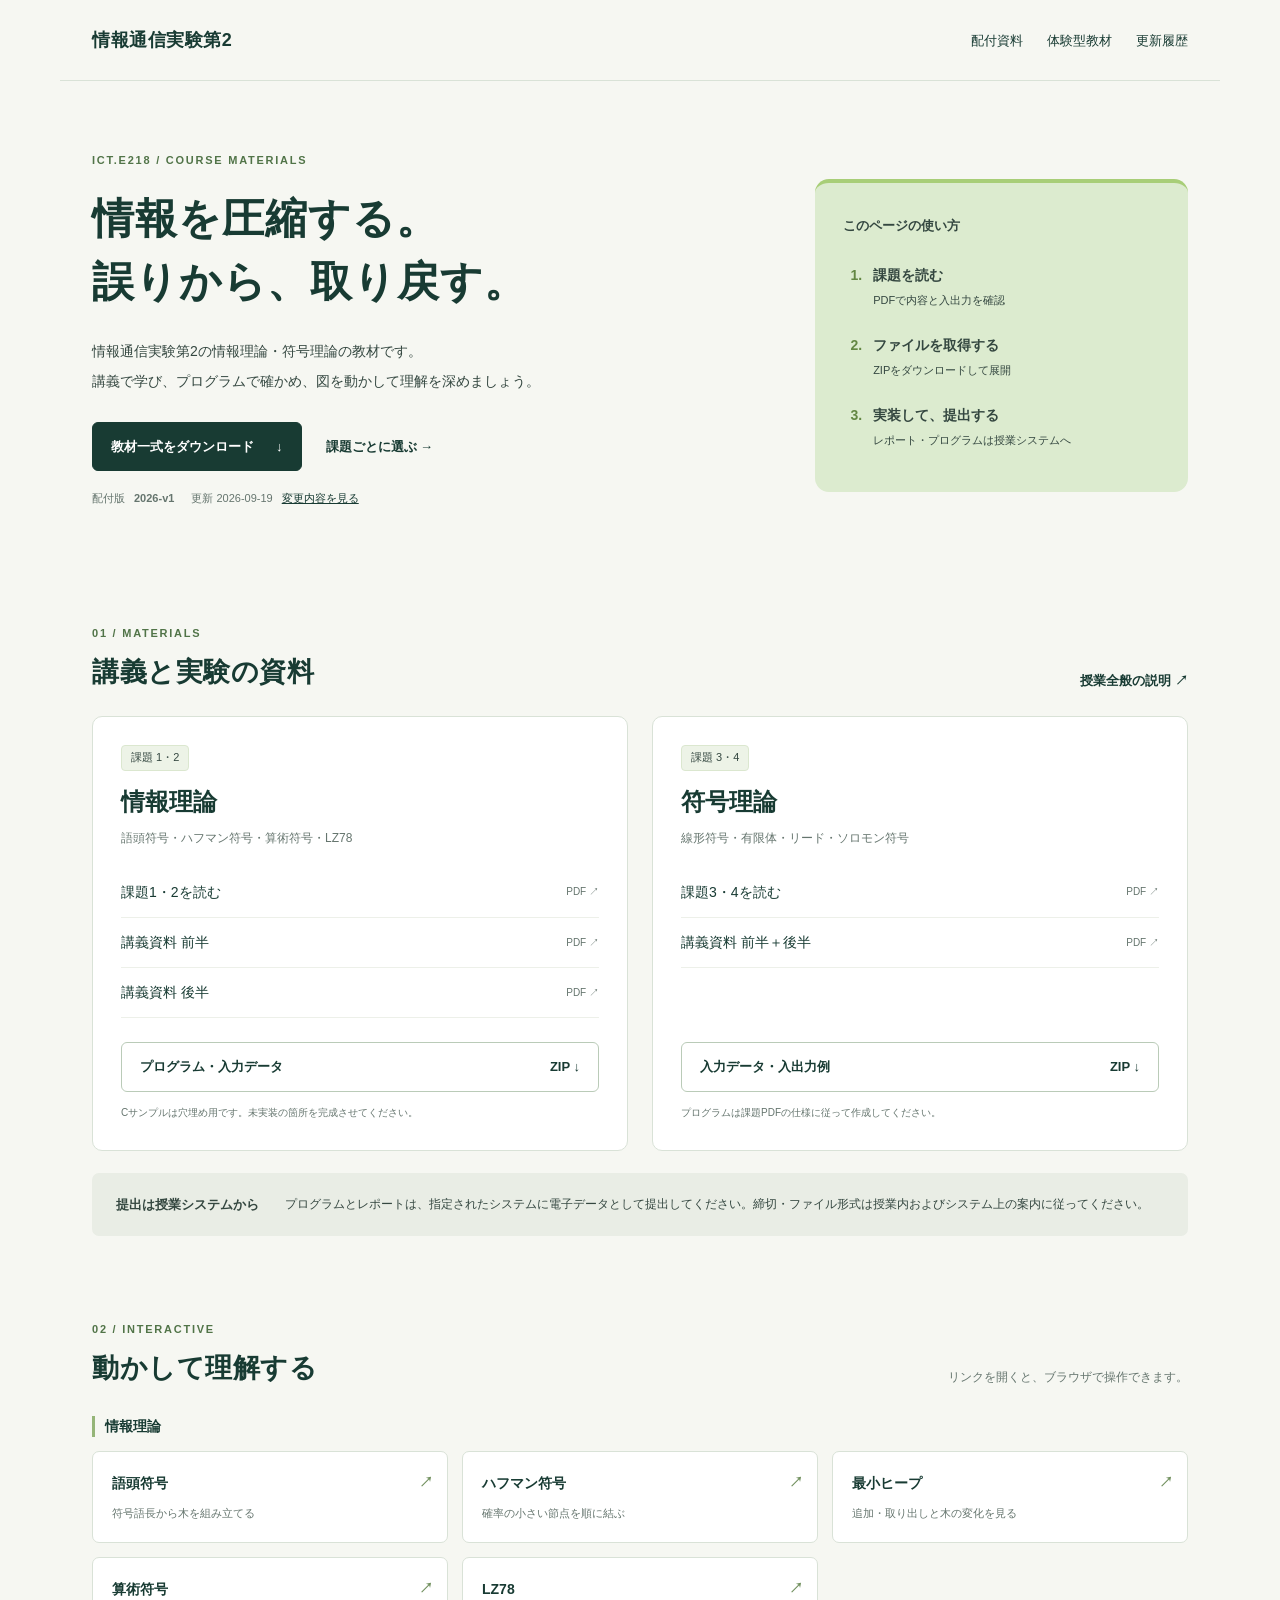
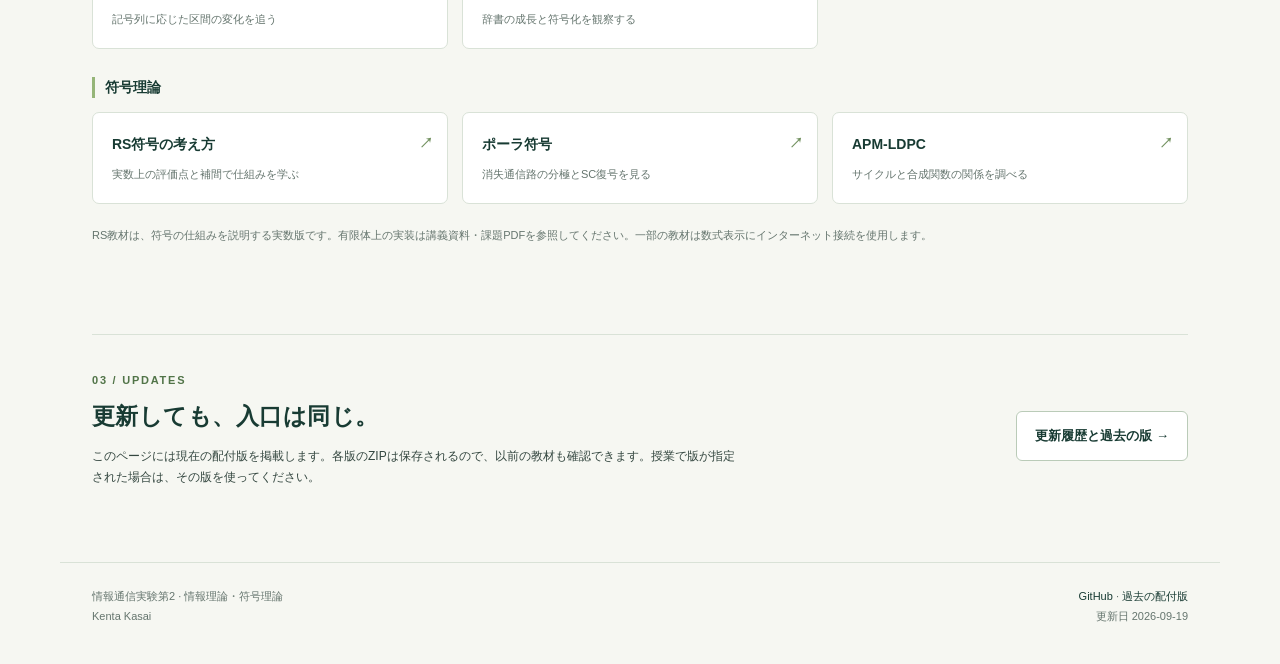
==== index.html @ 911ec537 "Publish ICT.E218 teaching materials and versioned downloads" ====
<!doctype html>
<html lang="ja"><head><meta charset="utf-8"><meta name="viewport" content="width=device-width,initial-scale=1">
<meta name="description" content="情報通信実験第2の情報理論・符号理論の講義資料、課題、配付プログラム、体験型教材。">
<meta name="theme-color" content="#173d34"><title>教材ページ | 情報通信実験第2</title><link rel="stylesheet" href="style.css"></head>
<body><a class="skip" href="#main">本文へ移動</a><header class="top"><a class="brand" href="./">情報通信実験第2</a><nav aria-label="主なメニュー"><a href="./#materials">配付資料</a><a href="./#interactive">体験型教材</a><a href="updates.html">更新履歴</a></nav></header>
<main id="main"><section class="hero"><div><p class="eyebrow">ICT.E218 / COURSE MATERIALS</p><h1>情報を圧縮する。<br>誤りから、取り戻す。</h1><p class="intro">情報通信実験第2の情報理論・符号理論の教材です。<br>講義で学び、プログラムで確かめ、図を動かして理解を深めましょう。</p><div class="actions"><a class="button primary" href="downloads/ict-experiment-2-2026-v1.zip" download>教材一式をダウンロード <span>↓</span></a><a class="text-link" href="#materials">課題ごとに選ぶ →</a></div><p class="version">配付版 <strong>2026-v1</strong><span>更新 2026-09-19</span><a href="updates.html">変更内容を見る</a></p></div><aside class="hero-note"><span class="note-label">このページの使い方</span><ol><li><b>課題を読む</b><span>PDFで内容と入出力を確認</span></li><li><b>ファイルを取得する</b><span>ZIPをダウンロードして展開</span></li><li><b>実装して、提出する</b><span>レポート・プログラムは授業システムへ</span></li></ol></aside></section>
<section id="materials"><div class="section-head"><div><p class="eyebrow">01 / MATERIALS</p><h2>講義と実験の資料</h2></div><a class="text-link" href="course-guide.txt">授業全般の説明 ↗</a></div><div class="materials-grid">
<article class="material-card"><span class="pill">課題 1・2</span><h3>情報理論</h3><p>語頭符号・ハフマン符号・算術符号・LZ78</p><div class="links"><a href="assignments/information.pdf">課題1・2を読む <span>PDF ↗</span></a><a href="lectures/information-01.pdf">講義資料 前半 <span>PDF ↗</span></a><a href="lectures/information-02.pdf">講義資料 後半 <span>PDF ↗</span></a></div><a class="button secondary" href="downloads/information-programs-2026-v1.zip" download>プログラム・入力データ <span>ZIP ↓</span></a><small>Cサンプルは穴埋め用です。未実装の箇所を完成させてください。</small></article>
<article class="material-card"><span class="pill">課題 3・4</span><h3>符号理論</h3><p>線形符号・有限体・リード・ソロモン符号</p><div class="links"><a href="assignments/coding.pdf">課題3・4を読む <span>PDF ↗</span></a><a href="lectures/coding.pdf">講義資料 前半＋後半 <span>PDF ↗</span></a></div><a class="button secondary" href="downloads/coding-data-2026-v1.zip" download>入力データ・入出力例 <span>ZIP ↓</span></a><small>プログラムは課題PDFの仕様に従って作成してください。</small></article></div>
<div class="submission"><strong>提出は授業システムから</strong><p>プログラムとレポートは、指定されたシステムに電子データとして提出してください。締切・ファイル形式は授業内およびシステム上の案内に従ってください。</p></div></section>
<section id="interactive"><div class="section-head"><div><p class="eyebrow">02 / INTERACTIVE</p><h2>動かして理解する</h2></div><p>リンクを開くと、ブラウザで操作できます。</p></div><h3 class="group-title">情報理論</h3><div class="tool-grid"><a class="tool" href="interactive/information/prefix_code_trainer.html"><span>語頭符号</span><small>符号語長から木を組み立てる</small><b aria-hidden="true">↗</b></a><a class="tool" href="interactive/information/huffman_trainer.html"><span>ハフマン符号</span><small>確率の小さい節点を順に結ぶ</small><b aria-hidden="true">↗</b></a><a class="tool" href="interactive/information/minheap_trainer.html"><span>最小ヒープ</span><small>追加・取り出しと木の変化を見る</small><b aria-hidden="true">↗</b></a><a class="tool" href="interactive/information/arithmetic_coding.html"><span>算術符号</span><small>記号列に応じた区間の変化を追う</small><b aria-hidden="true">↗</b></a><a class="tool" href="interactive/information/LZ78.html"><span>LZ78</span><small>辞書の成長と符号化を観察する</small><b aria-hidden="true">↗</b></a></div><h3 class="group-title">符号理論</h3><div class="tool-grid"><a class="tool" href="interactive/coding/RS.html"><span>RS符号の考え方</span><small>実数上の評価点と補間で仕組みを学ぶ</small><b aria-hidden="true">↗</b></a><a class="tool" href="interactive/coding/polar.html"><span>ポーラ符号</span><small>消失通信路の分極とSC復号を見る</small><b aria-hidden="true">↗</b></a><a class="tool" href="interactive/coding/APM-LDPC.html"><span>APM-LDPC</span><small>サイクルと合成関数の関係を調べる</small><b aria-hidden="true">↗</b></a></div><p class="muted">RS教材は、符号の仕組みを説明する実数版です。有限体上の実装は講義資料・課題PDFを参照してください。一部の教材は数式表示にインターネット接続を使用します。</p></section>
<section class="updates-note"><div><p class="eyebrow">03 / UPDATES</p><h2>更新しても、入口は同じ。</h2><p>このページには現在の配付版を掲載します。各版のZIPは保存されるので、以前の教材も確認できます。授業で版が指定された場合は、その版を使ってください。</p></div><a class="button secondary" href="updates.html">更新履歴と過去の版 →</a></section></main><footer><span>情報通信実験第2 · 情報理論・符号理論<br>Kenta Kasai</span><span><a href="https://github.com/kasaikenta/ict-experiment-2">GitHub</a> · <a href="https://github.com/kasaikenta/ict-experiment-2/releases">過去の配付版</a><br>更新日 2026-09-19</span></footer></body></html>
---- style.css ----
:root{--ink:#183b33;--body:#344740;--muted:#65756e;--paper:#f6f7f2;--line:#d9e2d7;--green:#dcebcf;--white:#fff;--accent:#a8ce78}*{box-sizing:border-box}html{scroll-behavior:smooth;scroll-padding-top:30px}body{margin:0;background:var(--paper);color:var(--body);font-family:-apple-system,BlinkMacSystemFont,"Hiragino Kaku Gothic ProN","Yu Gothic",Meiryo,sans-serif;line-height:1.8}a{color:var(--ink);text-decoration:none}a:hover{text-decoration:underline;text-underline-offset:4px}a:focus-visible{outline:3px solid #477a32;outline-offset:5px}button,a{-webkit-tap-highlight-color:transparent}.top,main,footer{max-width:1160px;margin:auto}.top{padding:24px 32px;display:flex;justify-content:space-between;align-items:center;gap:24px;border-bottom:1px solid var(--line)}.brand{font-size:18px;font-weight:750;letter-spacing:.03em}.top nav{display:flex;gap:24px;font-size:13px}main{padding:0 32px}.hero{display:grid;grid-template-columns:1.8fr 1fr;gap:52px;align-items:center;padding:70px 0 62px}.eyebrow{font-size:11px;letter-spacing:.16em;font-weight:750;color:#517448;margin:0 0 16px}h1,h2,h3{line-height:1.5;color:var(--ink);margin-top:0}h1{font-size:42px;font-weight:750;letter-spacing:.025em;margin-bottom:24px}h2{font-size:27px;letter-spacing:.02em;margin-bottom:0}h3{font-size:24px;margin-bottom:8px}.intro{font-size:14px;line-height:2.1;margin-bottom:26px}.actions{display:flex;align-items:center;gap:24px;flex-wrap:wrap}.button{display:inline-flex;align-items:center;justify-content:space-between;gap:22px;border:1px solid var(--ink);padding:12px 18px;border-radius:6px;font-size:13px;font-weight:650}.button.primary{background:var(--ink);color:white}.button:hover{transform:translateY(-1px);text-decoration:none;box-shadow:0 3px 10px #183b3314}.button.secondary{background:#fff;border-color:#bacbb8}.text-link{font-size:13px;font-weight:600}.version{font-size:11px;display:flex;flex-wrap:wrap;gap:9px;color:var(--muted);margin-top:18px}.version span{margin-left:8px}.version a{text-decoration:underline}.hero-note{background:var(--green);border-radius:14px;padding:28px 28px 10px;border-top:4px solid var(--accent)}.note-label{font-size:13px;font-weight:700}.hero-note ol{padding-left:23px}.hero-note li{padding:7px 0 15px 7px;font-size:14px}.hero-note li::marker{font-weight:750;color:#638743}.hero-note li span{display:block;font-size:11px;margin-top:3px}section{padding:42px 0;scroll-margin-top:20px}.section-head{display:flex;justify-content:space-between;align-items:end;gap:24px;margin-bottom:24px}.section-head .eyebrow{margin-bottom:8px}.section-head>p{font-size:12px;color:var(--muted);margin:0}.materials-grid{display:grid;grid-template-columns:1fr 1fr;gap:24px}.material-card{border:1px solid var(--line);background:#fff;padding:28px;border-radius:10px;display:flex;flex-direction:column}.pill{font-size:11px;background:#edf3e7;border:1px solid #dbe7cf;border-radius:4px;width:fit-content;padding:2px 9px;margin-bottom:13px}.material-card>p{font-size:12px;color:var(--muted);margin:0 0 18px}.links{margin-bottom:24px;flex:1}.links a{font-size:14px;display:flex;justify-content:space-between;align-items:center;padding:12px 0;border-bottom:1px solid #edf0e9;gap:16px}.links a span{font-size:10px;color:var(--muted);white-space:nowrap}.material-card small{font-size:10px;color:var(--muted);margin-top:12px}.submission{padding:20px 24px;background:#e9ede5;border-radius:7px;margin-top:22px;display:flex;gap:26px;align-items:center}.submission strong{font-size:13px;white-space:nowrap}.submission p{font-size:12px;margin:0}.group-title{font-size:14px;padding-left:10px;border-left:3px solid #95b578;margin:28px 0 14px}.tool-grid{display:grid;grid-template-columns:repeat(3,1fr);gap:14px}.tool{position:relative;display:block;background:#fff;border:1px solid var(--line);border-radius:7px;padding:19px 28px 19px 19px}.tool:hover{border-color:#8bab76;text-decoration:none;background:#fbfdf8}.tool>span{display:block;font-weight:650;font-size:14px}.tool small{display:block;font-size:11px;color:var(--muted);margin-top:7px}.tool b{position:absolute;right:14px;top:18px;font-size:14px;color:#71905e}.muted{font-size:11px;color:var(--muted);margin-top:22px;max-width:900px}.updates-note{display:flex;justify-content:space-between;align-items:center;gap:40px;border-top:1px solid var(--line);margin:35px 0 25px;padding:36px 0}.updates-note>div{max-width:650px}.updates-note h2{font-size:23px}.updates-note p:not(.eyebrow){font-size:12px}.updates-note .button{white-space:nowrap}.updates-note .eyebrow{margin-bottom:8px}footer{display:flex;justify-content:space-between;border-top:1px solid var(--line);padding:24px 32px 38px;font-size:11px;color:var(--muted);gap:20px}footer>span:last-child{text-align:right}.skip{position:absolute;left:12px;top:-100px;background:#fff;padding:8px;z-index:5}.skip:focus{top:12px}.history{max-width:800px;min-height:70vh}.history h1{font-size:36px}.history>p{font-size:14px}.history article{border-top:1px solid var(--line);margin-top:38px;padding-top:28px}.history article h2{font-size:22px;margin:25px 0 20px}.history article p{font-size:14px}.change-item{padding-left:18px;position:relative}.change-item:before{content:'•';position:absolute;left:0;color:#73925f}@media(max-width:800px){.hero{grid-template-columns:1fr;gap:24px;padding-top:44px}.hero-note{max-width:none;padding:20px 24px 5px}.hero-note ol{display:flex;gap:32px;padding-left:20px}.hero-note li{flex:1;font-size:12px}.tool-grid{grid-template-columns:1fr 1fr}.submission{display:block}.submission p{margin-top:7px}.updates-note{display:block}.updates-note .button{margin-top:14px}}@media(max-width:540px){.top,main,footer{padding-left:20px;padding-right:20px}.top{align-items:start;gap:13px;flex-direction:column;padding-top:18px;padding-bottom:18px}.top nav{gap:24px;font-size:12px}.brand{font-size:16px}h1{font-size:31px}.hero{padding-top:35px;padding-bottom:24px}.intro{font-size:13px}.intro br{display:none}.hero-note ol{display:block}.hero-note li{padding-bottom:9px}.hero-note li span{display:inline;margin-left:8px}.materials-grid{grid-template-columns:1fr;gap:18px}.material-card{padding:22px}.section-head{display:block}.section-head>.text-link,.section-head>p{display:block;margin-top:12px}h2{font-size:23px}.tool-grid{grid-template-columns:1fr}.tool{padding:17px 28px 17px 17px}.tool small{margin-top:3px}.version{gap:6px}.version span{margin-left:3px}section{padding:32px 0}.actions{gap:16px}.updates-note{margin-top:14px}footer{font-size:10px}.button{font-size:12px}}@media(prefers-reduced-motion:reduce){html{scroll-behavior:auto}.button:hover{transform:none}}
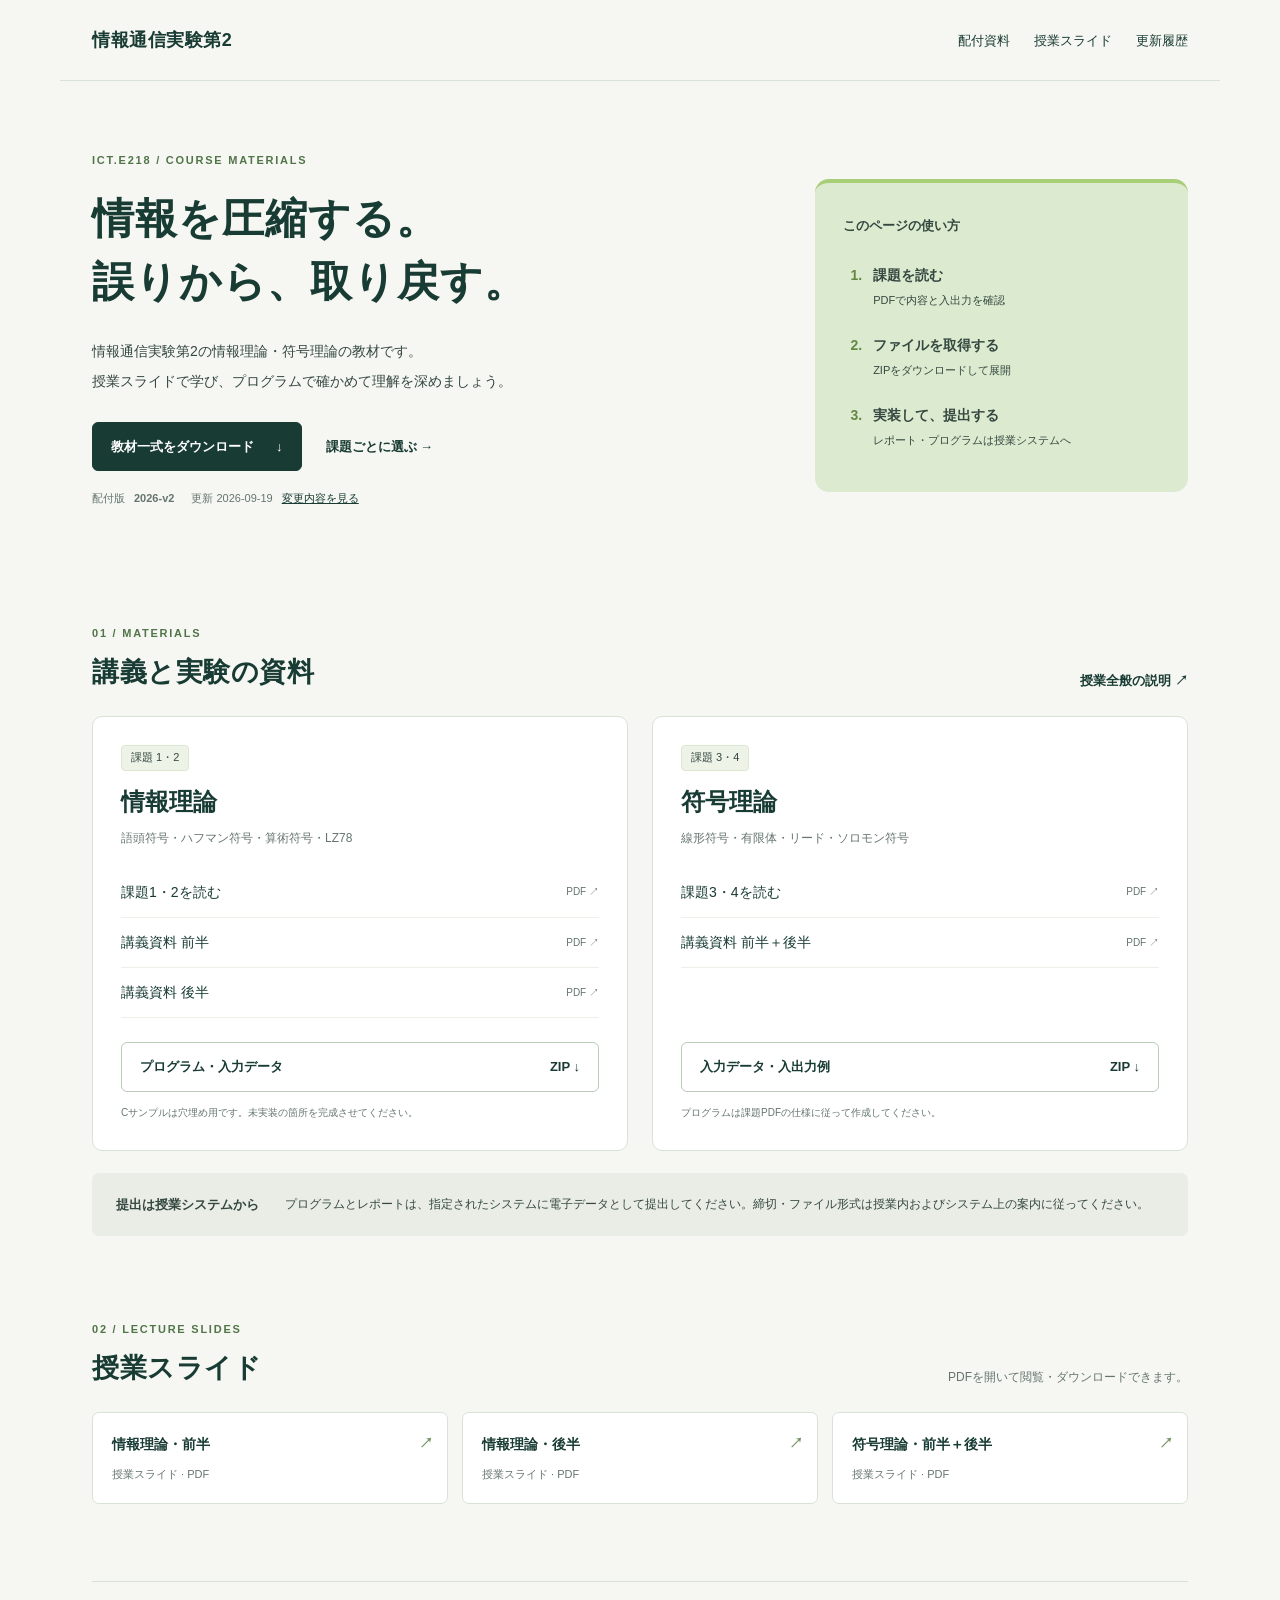
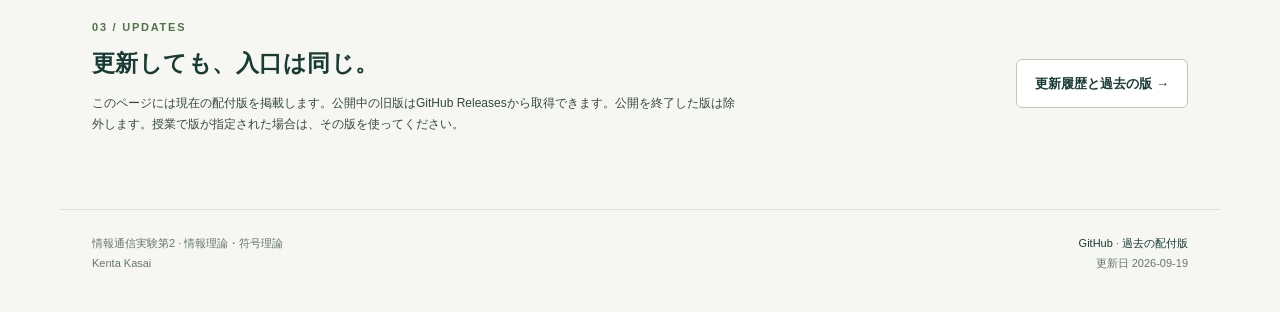
==== commit 9e6ff58b: "Publish slides section and withdraw interactive materials" ====
--- a/index.html
+++ b/index.html
@@ -1,12 +1,12 @@
 <!doctype html>
 <html lang="ja"><head><meta charset="utf-8"><meta name="viewport" content="width=device-width,initial-scale=1">
-<meta name="description" content="情報通信実験第2の情報理論・符号理論の講義資料、課題、配付プログラム、体験型教材。">
+<meta name="description" content="情報通信実験第2の情報理論・符号理論の授業スライド、課題、配付プログラム。">
 <meta name="theme-color" content="#173d34"><title>教材ページ | 情報通信実験第2</title><link rel="stylesheet" href="style.css"></head>
-<body><a class="skip" href="#main">本文へ移動</a><header class="top"><a class="brand" href="./">情報通信実験第2</a><nav aria-label="主なメニュー"><a href="./#materials">配付資料</a><a href="./#interactive">体験型教材</a><a href="updates.html">更新履歴</a></nav></header>
-<main id="main"><section class="hero"><div><p class="eyebrow">ICT.E218 / COURSE MATERIALS</p><h1>情報を圧縮する。<br>誤りから、取り戻す。</h1><p class="intro">情報通信実験第2の情報理論・符号理論の教材です。<br>講義で学び、プログラムで確かめ、図を動かして理解を深めましょう。</p><div class="actions"><a class="button primary" href="downloads/ict-experiment-2-2026-v1.zip" download>教材一式をダウンロード <span>↓</span></a><a class="text-link" href="#materials">課題ごとに選ぶ →</a></div><p class="version">配付版 <strong>2026-v1</strong><span>更新 2026-09-19</span><a href="updates.html">変更内容を見る</a></p></div><aside class="hero-note"><span class="note-label">このページの使い方</span><ol><li><b>課題を読む</b><span>PDFで内容と入出力を確認</span></li><li><b>ファイルを取得する</b><span>ZIPをダウンロードして展開</span></li><li><b>実装して、提出する</b><span>レポート・プログラムは授業システムへ</span></li></ol></aside></section>
+<body><a class="skip" href="#main">本文へ移動</a><header class="top"><a class="brand" href="./">情報通信実験第2</a><nav aria-label="主なメニュー"><a href="./#materials">配付資料</a><a href="./#slides">授業スライド</a><a href="updates.html">更新履歴</a></nav></header>
+<main id="main"><section class="hero"><div><p class="eyebrow">ICT.E218 / COURSE MATERIALS</p><h1>情報を圧縮する。<br>誤りから、取り戻す。</h1><p class="intro">情報通信実験第2の情報理論・符号理論の教材です。<br>授業スライドで学び、プログラムで確かめて理解を深めましょう。</p><div class="actions"><a class="button primary" href="downloads/ict-experiment-2-2026-v2.zip" download>教材一式をダウンロード <span>↓</span></a><a class="text-link" href="#materials">課題ごとに選ぶ →</a></div><p class="version">配付版 <strong>2026-v2</strong><span>更新 2026-09-19</span><a href="updates.html">変更内容を見る</a></p></div><aside class="hero-note"><span class="note-label">このページの使い方</span><ol><li><b>課題を読む</b><span>PDFで内容と入出力を確認</span></li><li><b>ファイルを取得する</b><span>ZIPをダウンロードして展開</span></li><li><b>実装して、提出する</b><span>レポート・プログラムは授業システムへ</span></li></ol></aside></section>
 <section id="materials"><div class="section-head"><div><p class="eyebrow">01 / MATERIALS</p><h2>講義と実験の資料</h2></div><a class="text-link" href="course-guide.txt">授業全般の説明 ↗</a></div><div class="materials-grid">
-<article class="material-card"><span class="pill">課題 1・2</span><h3>情報理論</h3><p>語頭符号・ハフマン符号・算術符号・LZ78</p><div class="links"><a href="assignments/information.pdf">課題1・2を読む <span>PDF ↗</span></a><a href="lectures/information-01.pdf">講義資料 前半 <span>PDF ↗</span></a><a href="lectures/information-02.pdf">講義資料 後半 <span>PDF ↗</span></a></div><a class="button secondary" href="downloads/information-programs-2026-v1.zip" download>プログラム・入力データ <span>ZIP ↓</span></a><small>Cサンプルは穴埋め用です。未実装の箇所を完成させてください。</small></article>
-<article class="material-card"><span class="pill">課題 3・4</span><h3>符号理論</h3><p>線形符号・有限体・リード・ソロモン符号</p><div class="links"><a href="assignments/coding.pdf">課題3・4を読む <span>PDF ↗</span></a><a href="lectures/coding.pdf">講義資料 前半＋後半 <span>PDF ↗</span></a></div><a class="button secondary" href="downloads/coding-data-2026-v1.zip" download>入力データ・入出力例 <span>ZIP ↓</span></a><small>プログラムは課題PDFの仕様に従って作成してください。</small></article></div>
+<article class="material-card"><span class="pill">課題 1・2</span><h3>情報理論</h3><p>語頭符号・ハフマン符号・算術符号・LZ78</p><div class="links"><a href="assignments/information.pdf">課題1・2を読む <span>PDF ↗</span></a><a href="lectures/information-01.pdf">講義資料 前半 <span>PDF ↗</span></a><a href="lectures/information-02.pdf">講義資料 後半 <span>PDF ↗</span></a></div><a class="button secondary" href="downloads/information-programs-2026-v2.zip" download>プログラム・入力データ <span>ZIP ↓</span></a><small>Cサンプルは穴埋め用です。未実装の箇所を完成させてください。</small></article>
+<article class="material-card"><span class="pill">課題 3・4</span><h3>符号理論</h3><p>線形符号・有限体・リード・ソロモン符号</p><div class="links"><a href="assignments/coding.pdf">課題3・4を読む <span>PDF ↗</span></a><a href="lectures/coding.pdf">講義資料 前半＋後半 <span>PDF ↗</span></a></div><a class="button secondary" href="downloads/coding-data-2026-v2.zip" download>入力データ・入出力例 <span>ZIP ↓</span></a><small>プログラムは課題PDFの仕様に従って作成してください。</small></article></div>
 <div class="submission"><strong>提出は授業システムから</strong><p>プログラムとレポートは、指定されたシステムに電子データとして提出してください。締切・ファイル形式は授業内およびシステム上の案内に従ってください。</p></div></section>
-<section id="interactive"><div class="section-head"><div><p class="eyebrow">02 / INTERACTIVE</p><h2>動かして理解する</h2></div><p>リンクを開くと、ブラウザで操作できます。</p></div><h3 class="group-title">情報理論</h3><div class="tool-grid"><a class="tool" href="interactive/information/prefix_code_trainer.html"><span>語頭符号</span><small>符号語長から木を組み立てる</small><b aria-hidden="true">↗</b></a><a class="tool" href="interactive/information/huffman_trainer.html"><span>ハフマン符号</span><small>確率の小さい節点を順に結ぶ</small><b aria-hidden="true">↗</b></a><a class="tool" href="interactive/information/minheap_trainer.html"><span>最小ヒープ</span><small>追加・取り出しと木の変化を見る</small><b aria-hidden="true">↗</b></a><a class="tool" href="interactive/information/arithmetic_coding.html"><span>算術符号</span><small>記号列に応じた区間の変化を追う</small><b aria-hidden="true">↗</b></a><a class="tool" href="interactive/information/LZ78.html"><span>LZ78</span><small>辞書の成長と符号化を観察する</small><b aria-hidden="true">↗</b></a></div><h3 class="group-title">符号理論</h3><div class="tool-grid"><a class="tool" href="interactive/coding/RS.html"><span>RS符号の考え方</span><small>実数上の評価点と補間で仕組みを学ぶ</small><b aria-hidden="true">↗</b></a><a class="tool" href="interactive/coding/polar.html"><span>ポーラ符号</span><small>消失通信路の分極とSC復号を見る</small><b aria-hidden="true">↗</b></a><a class="tool" href="interactive/coding/APM-LDPC.html"><span>APM-LDPC</span><small>サイクルと合成関数の関係を調べる</small><b aria-hidden="true">↗</b></a></div><p class="muted">RS教材は、符号の仕組みを説明する実数版です。有限体上の実装は講義資料・課題PDFを参照してください。一部の教材は数式表示にインターネット接続を使用します。</p></section>
-<section class="updates-note"><div><p class="eyebrow">03 / UPDATES</p><h2>更新しても、入口は同じ。</h2><p>このページには現在の配付版を掲載します。各版のZIPは保存されるので、以前の教材も確認できます。授業で版が指定された場合は、その版を使ってください。</p></div><a class="button secondary" href="updates.html">更新履歴と過去の版 →</a></section></main><footer><span>情報通信実験第2 · 情報理論・符号理論<br>Kenta Kasai</span><span><a href="https://github.com/kasaikenta/ict-experiment-2">GitHub</a> · <a href="https://github.com/kasaikenta/ict-experiment-2/releases">過去の配付版</a><br>更新日 2026-09-19</span></footer></body></html>+<section id="slides"><div class="section-head"><div><p class="eyebrow">02 / LECTURE SLIDES</p><h2>授業スライド</h2></div><p>PDFを開いて閲覧・ダウンロードできます。</p></div><div class="tool-grid"><a class="tool" href="lectures/information-01.pdf"><span>情報理論・前半</span><small>授業スライド · PDF</small><b aria-hidden="true">↗</b></a><a class="tool" href="lectures/information-02.pdf"><span>情報理論・後半</span><small>授業スライド · PDF</small><b aria-hidden="true">↗</b></a><a class="tool" href="lectures/coding.pdf"><span>符号理論・前半＋後半</span><small>授業スライド · PDF</small><b aria-hidden="true">↗</b></a></div></section>
+<section class="updates-note"><div><p class="eyebrow">03 / UPDATES</p><h2>更新しても、入口は同じ。</h2><p>このページには現在の配付版を掲載します。公開中の旧版はGitHub Releasesから取得できます。公開を終了した版は除外します。授業で版が指定された場合は、その版を使ってください。</p></div><a class="button secondary" href="updates.html">更新履歴と過去の版 →</a></section></main><footer><span>情報通信実験第2 · 情報理論・符号理論<br>Kenta Kasai</span><span><a href="https://github.com/kasaikenta/ict-experiment-2">GitHub</a> · <a href="https://github.com/kasaikenta/ict-experiment-2/releases">過去の配付版</a><br>更新日 2026-09-19</span></footer></body></html>
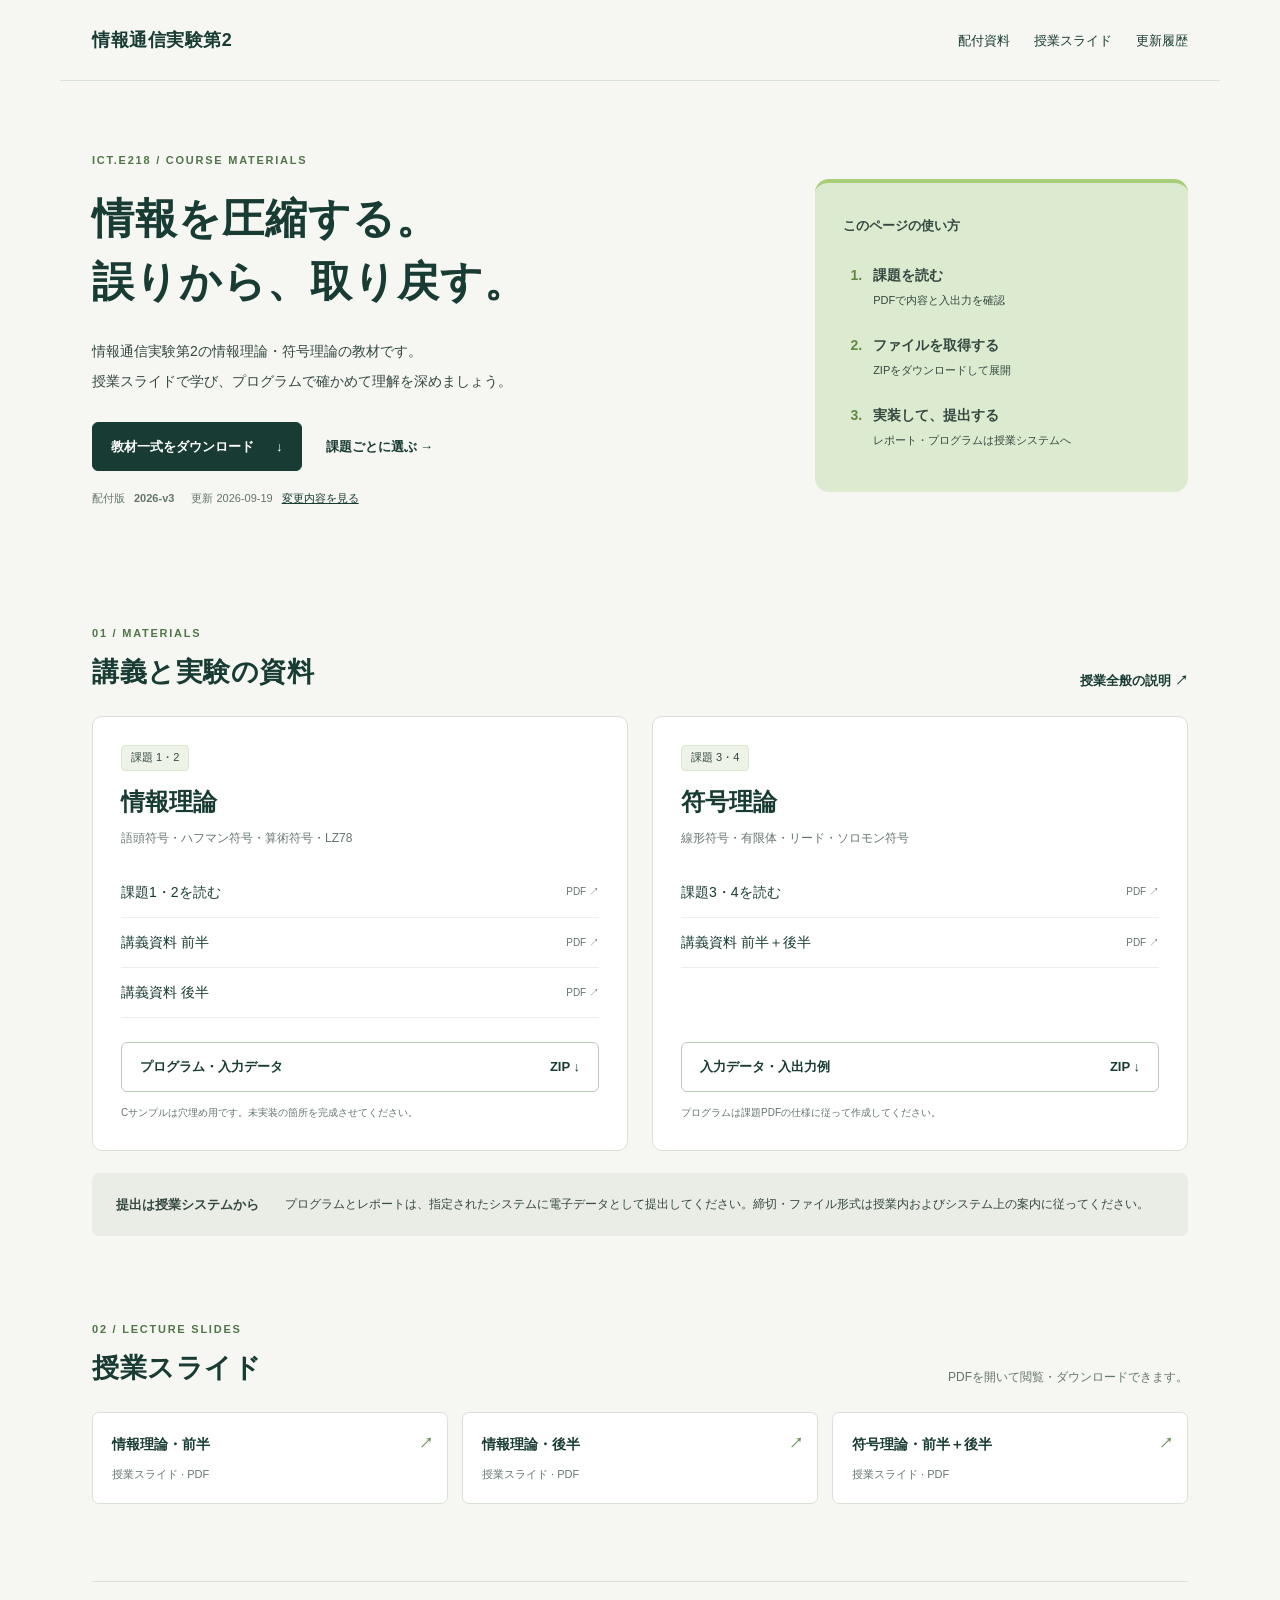
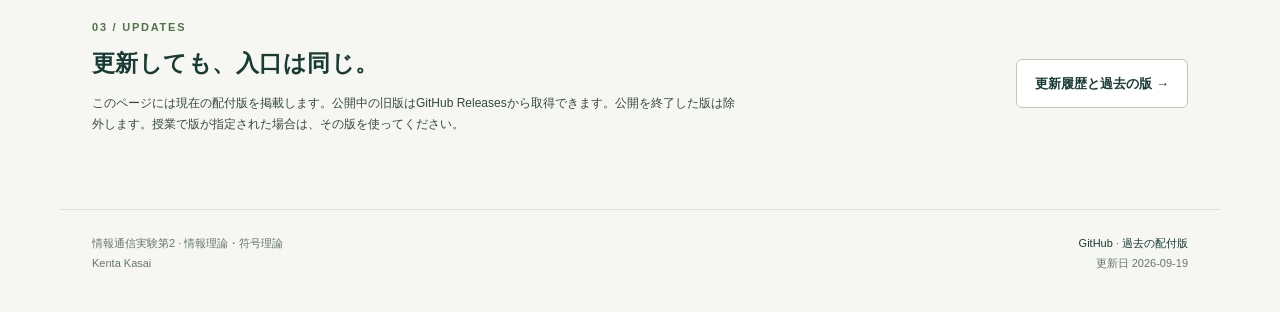
==== commit 648a9f5b: "Correct lecture mathematics and rebuild slides from LaTeX for 2026-v3" ====
--- a/index.html
+++ b/index.html
@@ -3,10 +3,10 @@
 <meta name="description" content="情報通信実験第2の情報理論・符号理論の授業スライド、課題、配付プログラム。">
 <meta name="theme-color" content="#173d34"><title>教材ページ | 情報通信実験第2</title><link rel="stylesheet" href="style.css"></head>
 <body><a class="skip" href="#main">本文へ移動</a><header class="top"><a class="brand" href="./">情報通信実験第2</a><nav aria-label="主なメニュー"><a href="./#materials">配付資料</a><a href="./#slides">授業スライド</a><a href="updates.html">更新履歴</a></nav></header>
-<main id="main"><section class="hero"><div><p class="eyebrow">ICT.E218 / COURSE MATERIALS</p><h1>情報を圧縮する。<br>誤りから、取り戻す。</h1><p class="intro">情報通信実験第2の情報理論・符号理論の教材です。<br>授業スライドで学び、プログラムで確かめて理解を深めましょう。</p><div class="actions"><a class="button primary" href="downloads/ict-experiment-2-2026-v2.zip" download>教材一式をダウンロード <span>↓</span></a><a class="text-link" href="#materials">課題ごとに選ぶ →</a></div><p class="version">配付版 <strong>2026-v2</strong><span>更新 2026-09-19</span><a href="updates.html">変更内容を見る</a></p></div><aside class="hero-note"><span class="note-label">このページの使い方</span><ol><li><b>課題を読む</b><span>PDFで内容と入出力を確認</span></li><li><b>ファイルを取得する</b><span>ZIPをダウンロードして展開</span></li><li><b>実装して、提出する</b><span>レポート・プログラムは授業システムへ</span></li></ol></aside></section>
+<main id="main"><section class="hero"><div><p class="eyebrow">ICT.E218 / COURSE MATERIALS</p><h1>情報を圧縮する。<br>誤りから、取り戻す。</h1><p class="intro">情報通信実験第2の情報理論・符号理論の教材です。<br>授業スライドで学び、プログラムで確かめて理解を深めましょう。</p><div class="actions"><a class="button primary" href="downloads/ict-experiment-2-2026-v3.zip" download>教材一式をダウンロード <span>↓</span></a><a class="text-link" href="#materials">課題ごとに選ぶ →</a></div><p class="version">配付版 <strong>2026-v3</strong><span>更新 2026-09-19</span><a href="updates.html">変更内容を見る</a></p></div><aside class="hero-note"><span class="note-label">このページの使い方</span><ol><li><b>課題を読む</b><span>PDFで内容と入出力を確認</span></li><li><b>ファイルを取得する</b><span>ZIPをダウンロードして展開</span></li><li><b>実装して、提出する</b><span>レポート・プログラムは授業システムへ</span></li></ol></aside></section>
 <section id="materials"><div class="section-head"><div><p class="eyebrow">01 / MATERIALS</p><h2>講義と実験の資料</h2></div><a class="text-link" href="course-guide.txt">授業全般の説明 ↗</a></div><div class="materials-grid">
-<article class="material-card"><span class="pill">課題 1・2</span><h3>情報理論</h3><p>語頭符号・ハフマン符号・算術符号・LZ78</p><div class="links"><a href="assignments/information.pdf">課題1・2を読む <span>PDF ↗</span></a><a href="lectures/information-01.pdf">講義資料 前半 <span>PDF ↗</span></a><a href="lectures/information-02.pdf">講義資料 後半 <span>PDF ↗</span></a></div><a class="button secondary" href="downloads/information-programs-2026-v2.zip" download>プログラム・入力データ <span>ZIP ↓</span></a><small>Cサンプルは穴埋め用です。未実装の箇所を完成させてください。</small></article>
-<article class="material-card"><span class="pill">課題 3・4</span><h3>符号理論</h3><p>線形符号・有限体・リード・ソロモン符号</p><div class="links"><a href="assignments/coding.pdf">課題3・4を読む <span>PDF ↗</span></a><a href="lectures/coding.pdf">講義資料 前半＋後半 <span>PDF ↗</span></a></div><a class="button secondary" href="downloads/coding-data-2026-v2.zip" download>入力データ・入出力例 <span>ZIP ↓</span></a><small>プログラムは課題PDFの仕様に従って作成してください。</small></article></div>
+<article class="material-card"><span class="pill">課題 1・2</span><h3>情報理論</h3><p>語頭符号・ハフマン符号・算術符号・LZ78</p><div class="links"><a href="assignments/information.pdf">課題1・2を読む <span>PDF ↗</span></a><a href="lectures/information-01.pdf">講義資料 前半 <span>PDF ↗</span></a><a href="lectures/information-02.pdf">講義資料 後半 <span>PDF ↗</span></a></div><a class="button secondary" href="downloads/information-programs-2026-v3.zip" download>プログラム・入力データ <span>ZIP ↓</span></a><small>Cサンプルは穴埋め用です。未実装の箇所を完成させてください。</small></article>
+<article class="material-card"><span class="pill">課題 3・4</span><h3>符号理論</h3><p>線形符号・有限体・リード・ソロモン符号</p><div class="links"><a href="assignments/coding.pdf">課題3・4を読む <span>PDF ↗</span></a><a href="lectures/coding.pdf">講義資料 前半＋後半 <span>PDF ↗</span></a></div><a class="button secondary" href="downloads/coding-data-2026-v3.zip" download>入力データ・入出力例 <span>ZIP ↓</span></a><small>プログラムは課題PDFの仕様に従って作成してください。</small></article></div>
 <div class="submission"><strong>提出は授業システムから</strong><p>プログラムとレポートは、指定されたシステムに電子データとして提出してください。締切・ファイル形式は授業内およびシステム上の案内に従ってください。</p></div></section>
 <section id="slides"><div class="section-head"><div><p class="eyebrow">02 / LECTURE SLIDES</p><h2>授業スライド</h2></div><p>PDFを開いて閲覧・ダウンロードできます。</p></div><div class="tool-grid"><a class="tool" href="lectures/information-01.pdf"><span>情報理論・前半</span><small>授業スライド · PDF</small><b aria-hidden="true">↗</b></a><a class="tool" href="lectures/information-02.pdf"><span>情報理論・後半</span><small>授業スライド · PDF</small><b aria-hidden="true">↗</b></a><a class="tool" href="lectures/coding.pdf"><span>符号理論・前半＋後半</span><small>授業スライド · PDF</small><b aria-hidden="true">↗</b></a></div></section>
 <section class="updates-note"><div><p class="eyebrow">03 / UPDATES</p><h2>更新しても、入口は同じ。</h2><p>このページには現在の配付版を掲載します。公開中の旧版はGitHub Releasesから取得できます。公開を終了した版は除外します。授業で版が指定された場合は、その版を使ってください。</p></div><a class="button secondary" href="updates.html">更新履歴と過去の版 →</a></section></main><footer><span>情報通信実験第2 · 情報理論・符号理論<br>Kenta Kasai</span><span><a href="https://github.com/kasaikenta/ict-experiment-2">GitHub</a> · <a href="https://github.com/kasaikenta/ict-experiment-2/releases">過去の配付版</a><br>更新日 2026-09-19</span></footer></body></html>
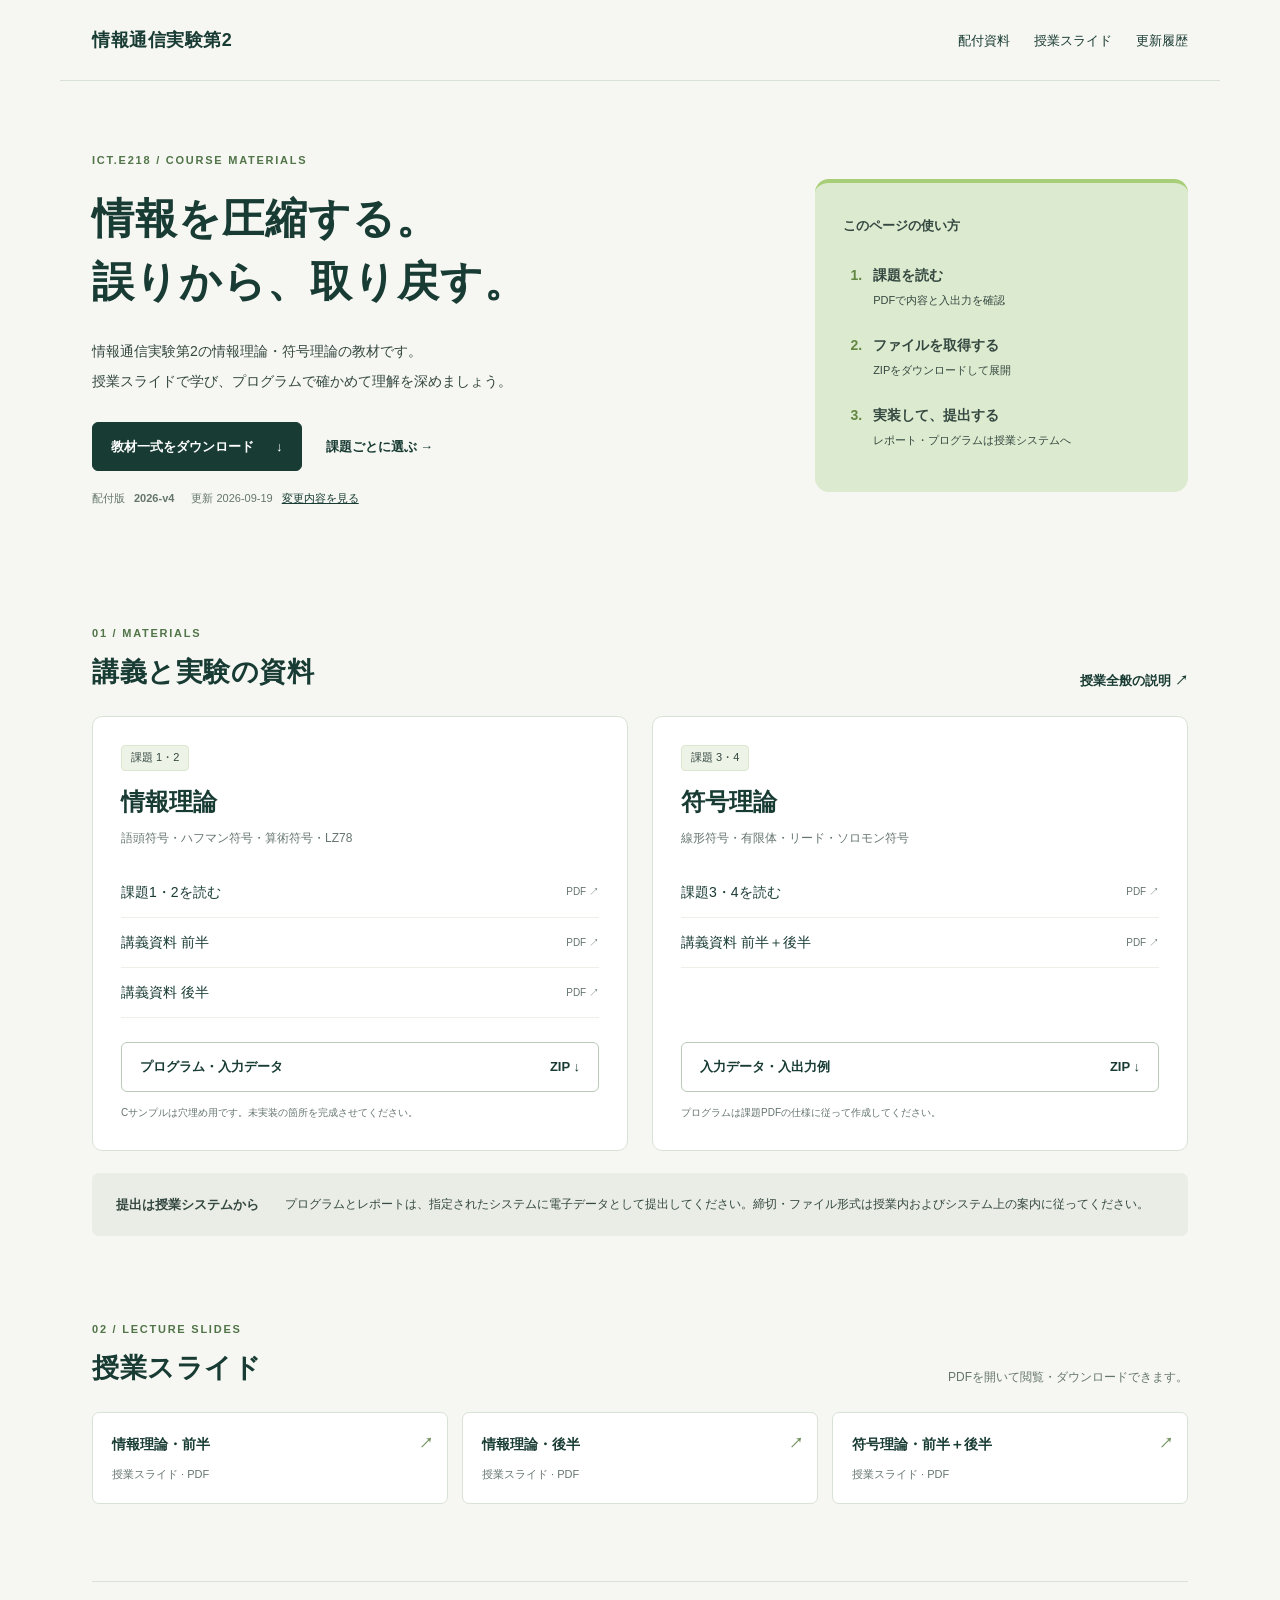
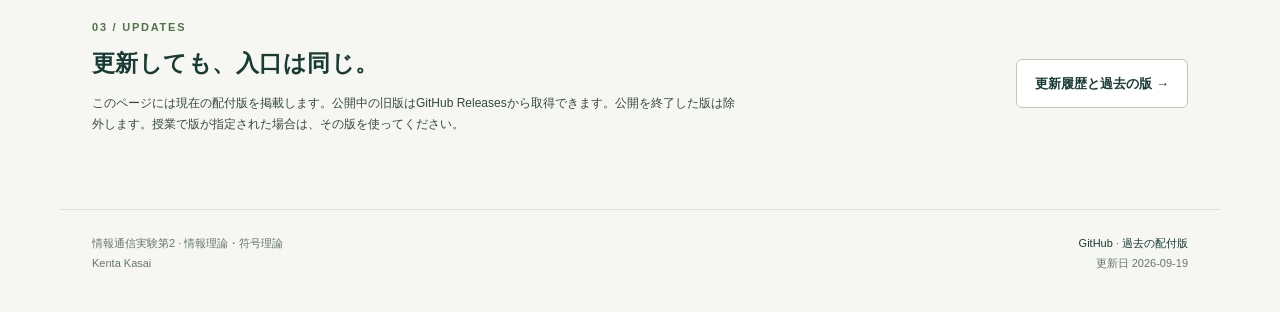
==== commit 893d3b50: "Remove fill-in answer boxes from coding lecture notes" ====
--- a/index.html
+++ b/index.html
@@ -3,10 +3,10 @@
 <meta name="description" content="情報通信実験第2の情報理論・符号理論の授業スライド、課題、配付プログラム。">
 <meta name="theme-color" content="#173d34"><title>教材ページ | 情報通信実験第2</title><link rel="stylesheet" href="style.css"></head>
 <body><a class="skip" href="#main">本文へ移動</a><header class="top"><a class="brand" href="./">情報通信実験第2</a><nav aria-label="主なメニュー"><a href="./#materials">配付資料</a><a href="./#slides">授業スライド</a><a href="updates.html">更新履歴</a></nav></header>
-<main id="main"><section class="hero"><div><p class="eyebrow">ICT.E218 / COURSE MATERIALS</p><h1>情報を圧縮する。<br>誤りから、取り戻す。</h1><p class="intro">情報通信実験第2の情報理論・符号理論の教材です。<br>授業スライドで学び、プログラムで確かめて理解を深めましょう。</p><div class="actions"><a class="button primary" href="downloads/ict-experiment-2-2026-v3.zip" download>教材一式をダウンロード <span>↓</span></a><a class="text-link" href="#materials">課題ごとに選ぶ →</a></div><p class="version">配付版 <strong>2026-v3</strong><span>更新 2026-09-19</span><a href="updates.html">変更内容を見る</a></p></div><aside class="hero-note"><span class="note-label">このページの使い方</span><ol><li><b>課題を読む</b><span>PDFで内容と入出力を確認</span></li><li><b>ファイルを取得する</b><span>ZIPをダウンロードして展開</span></li><li><b>実装して、提出する</b><span>レポート・プログラムは授業システムへ</span></li></ol></aside></section>
+<main id="main"><section class="hero"><div><p class="eyebrow">ICT.E218 / COURSE MATERIALS</p><h1>情報を圧縮する。<br>誤りから、取り戻す。</h1><p class="intro">情報通信実験第2の情報理論・符号理論の教材です。<br>授業スライドで学び、プログラムで確かめて理解を深めましょう。</p><div class="actions"><a class="button primary" href="downloads/ict-experiment-2-2026-v4.zip" download>教材一式をダウンロード <span>↓</span></a><a class="text-link" href="#materials">課題ごとに選ぶ →</a></div><p class="version">配付版 <strong>2026-v4</strong><span>更新 2026-09-19</span><a href="updates.html">変更内容を見る</a></p></div><aside class="hero-note"><span class="note-label">このページの使い方</span><ol><li><b>課題を読む</b><span>PDFで内容と入出力を確認</span></li><li><b>ファイルを取得する</b><span>ZIPをダウンロードして展開</span></li><li><b>実装して、提出する</b><span>レポート・プログラムは授業システムへ</span></li></ol></aside></section>
 <section id="materials"><div class="section-head"><div><p class="eyebrow">01 / MATERIALS</p><h2>講義と実験の資料</h2></div><a class="text-link" href="course-guide.txt">授業全般の説明 ↗</a></div><div class="materials-grid">
-<article class="material-card"><span class="pill">課題 1・2</span><h3>情報理論</h3><p>語頭符号・ハフマン符号・算術符号・LZ78</p><div class="links"><a href="assignments/information.pdf">課題1・2を読む <span>PDF ↗</span></a><a href="lectures/information-01.pdf">講義資料 前半 <span>PDF ↗</span></a><a href="lectures/information-02.pdf">講義資料 後半 <span>PDF ↗</span></a></div><a class="button secondary" href="downloads/information-programs-2026-v3.zip" download>プログラム・入力データ <span>ZIP ↓</span></a><small>Cサンプルは穴埋め用です。未実装の箇所を完成させてください。</small></article>
-<article class="material-card"><span class="pill">課題 3・4</span><h3>符号理論</h3><p>線形符号・有限体・リード・ソロモン符号</p><div class="links"><a href="assignments/coding.pdf">課題3・4を読む <span>PDF ↗</span></a><a href="lectures/coding.pdf">講義資料 前半＋後半 <span>PDF ↗</span></a></div><a class="button secondary" href="downloads/coding-data-2026-v3.zip" download>入力データ・入出力例 <span>ZIP ↓</span></a><small>プログラムは課題PDFの仕様に従って作成してください。</small></article></div>
+<article class="material-card"><span class="pill">課題 1・2</span><h3>情報理論</h3><p>語頭符号・ハフマン符号・算術符号・LZ78</p><div class="links"><a href="assignments/information.pdf">課題1・2を読む <span>PDF ↗</span></a><a href="lectures/information-01.pdf">講義資料 前半 <span>PDF ↗</span></a><a href="lectures/information-02.pdf">講義資料 後半 <span>PDF ↗</span></a></div><a class="button secondary" href="downloads/information-programs-2026-v4.zip" download>プログラム・入力データ <span>ZIP ↓</span></a><small>Cサンプルは穴埋め用です。未実装の箇所を完成させてください。</small></article>
+<article class="material-card"><span class="pill">課題 3・4</span><h3>符号理論</h3><p>線形符号・有限体・リード・ソロモン符号</p><div class="links"><a href="assignments/coding.pdf">課題3・4を読む <span>PDF ↗</span></a><a href="lectures/coding.pdf">講義資料 前半＋後半 <span>PDF ↗</span></a></div><a class="button secondary" href="downloads/coding-data-2026-v4.zip" download>入力データ・入出力例 <span>ZIP ↓</span></a><small>プログラムは課題PDFの仕様に従って作成してください。</small></article></div>
 <div class="submission"><strong>提出は授業システムから</strong><p>プログラムとレポートは、指定されたシステムに電子データとして提出してください。締切・ファイル形式は授業内およびシステム上の案内に従ってください。</p></div></section>
 <section id="slides"><div class="section-head"><div><p class="eyebrow">02 / LECTURE SLIDES</p><h2>授業スライド</h2></div><p>PDFを開いて閲覧・ダウンロードできます。</p></div><div class="tool-grid"><a class="tool" href="lectures/information-01.pdf"><span>情報理論・前半</span><small>授業スライド · PDF</small><b aria-hidden="true">↗</b></a><a class="tool" href="lectures/information-02.pdf"><span>情報理論・後半</span><small>授業スライド · PDF</small><b aria-hidden="true">↗</b></a><a class="tool" href="lectures/coding.pdf"><span>符号理論・前半＋後半</span><small>授業スライド · PDF</small><b aria-hidden="true">↗</b></a></div></section>
 <section class="updates-note"><div><p class="eyebrow">03 / UPDATES</p><h2>更新しても、入口は同じ。</h2><p>このページには現在の配付版を掲載します。公開中の旧版はGitHub Releasesから取得できます。公開を終了した版は除外します。授業で版が指定された場合は、その版を使ってください。</p></div><a class="button secondary" href="updates.html">更新履歴と過去の版 →</a></section></main><footer><span>情報通信実験第2 · 情報理論・符号理論<br>Kenta Kasai</span><span><a href="https://github.com/kasaikenta/ict-experiment-2">GitHub</a> · <a href="https://github.com/kasaikenta/ict-experiment-2/releases">過去の配付版</a><br>更新日 2026-09-19</span></footer></body></html>
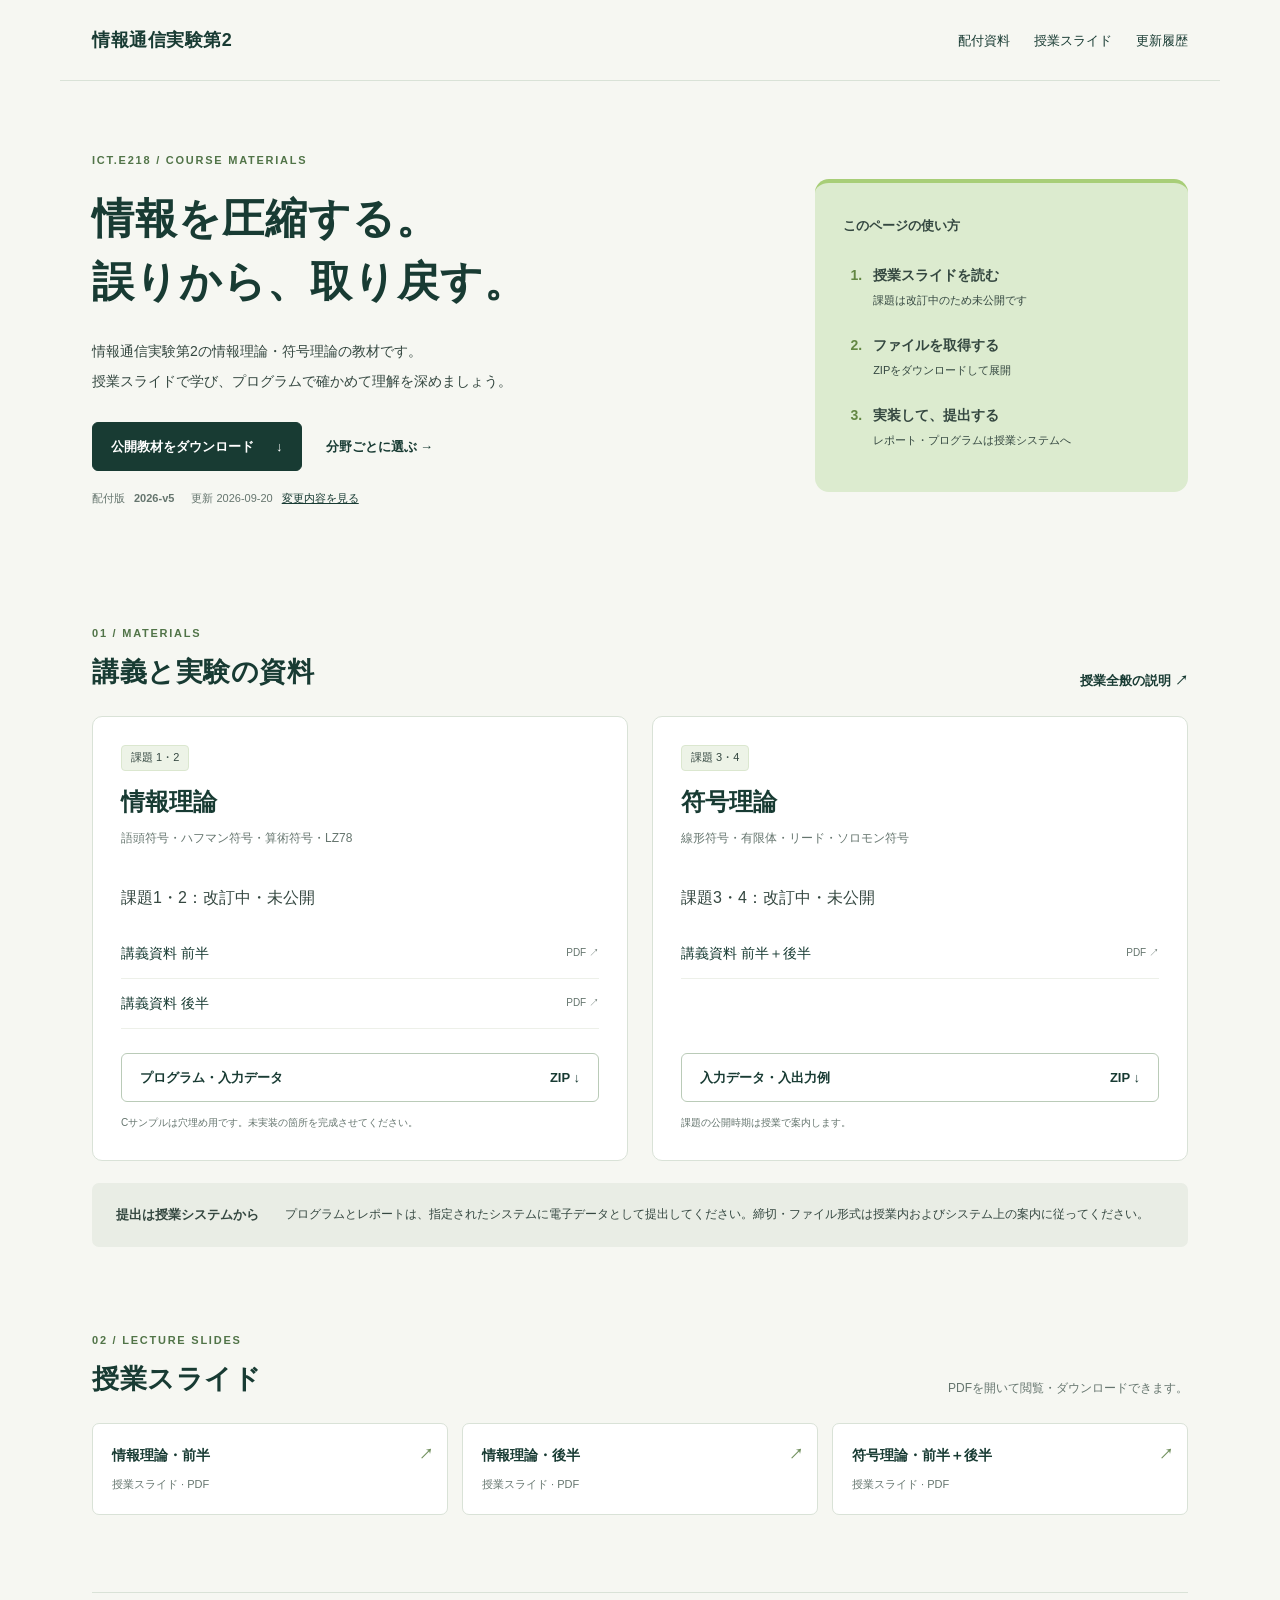
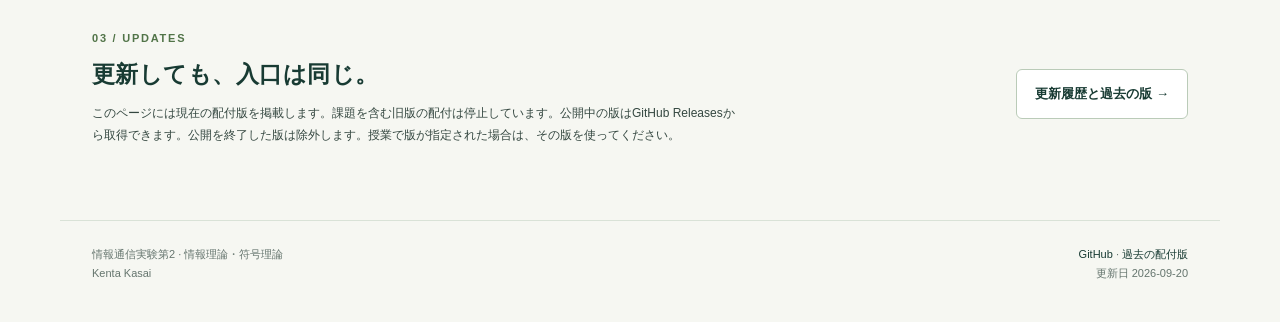
==== commit 6916e7e0: "Withhold assignments pending revision and retain existing submission process" ====
--- a/index.html
+++ b/index.html
@@ -1,12 +1,12 @@
 <!doctype html>
 <html lang="ja"><head><meta charset="utf-8"><meta name="viewport" content="width=device-width,initial-scale=1">
-<meta name="description" content="情報通信実験第2の情報理論・符号理論の授業スライド、課題、配付プログラム。">
+<meta name="description" content="情報通信実験第2の情報理論・符号理論の授業スライドと配付プログラム。課題は改訂中のため未公開です。">
 <meta name="theme-color" content="#173d34"><title>教材ページ | 情報通信実験第2</title><link rel="stylesheet" href="style.css"></head>
 <body><a class="skip" href="#main">本文へ移動</a><header class="top"><a class="brand" href="./">情報通信実験第2</a><nav aria-label="主なメニュー"><a href="./#materials">配付資料</a><a href="./#slides">授業スライド</a><a href="updates.html">更新履歴</a></nav></header>
-<main id="main"><section class="hero"><div><p class="eyebrow">ICT.E218 / COURSE MATERIALS</p><h1>情報を圧縮する。<br>誤りから、取り戻す。</h1><p class="intro">情報通信実験第2の情報理論・符号理論の教材です。<br>授業スライドで学び、プログラムで確かめて理解を深めましょう。</p><div class="actions"><a class="button primary" href="downloads/ict-experiment-2-2026-v4.zip" download>教材一式をダウンロード <span>↓</span></a><a class="text-link" href="#materials">課題ごとに選ぶ →</a></div><p class="version">配付版 <strong>2026-v4</strong><span>更新 2026-09-19</span><a href="updates.html">変更内容を見る</a></p></div><aside class="hero-note"><span class="note-label">このページの使い方</span><ol><li><b>課題を読む</b><span>PDFで内容と入出力を確認</span></li><li><b>ファイルを取得する</b><span>ZIPをダウンロードして展開</span></li><li><b>実装して、提出する</b><span>レポート・プログラムは授業システムへ</span></li></ol></aside></section>
+<main id="main"><section class="hero"><div><p class="eyebrow">ICT.E218 / COURSE MATERIALS</p><h1>情報を圧縮する。<br>誤りから、取り戻す。</h1><p class="intro">情報通信実験第2の情報理論・符号理論の教材です。<br>授業スライドで学び、プログラムで確かめて理解を深めましょう。</p><div class="actions"><a class="button primary" href="downloads/ict-experiment-2-2026-v5.zip" download>公開教材をダウンロード <span>↓</span></a><a class="text-link" href="#materials">分野ごとに選ぶ →</a></div><p class="version">配付版 <strong>2026-v5</strong><span>更新 2026-09-20</span><a href="updates.html">変更内容を見る</a></p></div><aside class="hero-note"><span class="note-label">このページの使い方</span><ol><li><b>授業スライドを読む</b><span>課題は改訂中のため未公開です</span></li><li><b>ファイルを取得する</b><span>ZIPをダウンロードして展開</span></li><li><b>実装して、提出する</b><span>レポート・プログラムは授業システムへ</span></li></ol></aside></section>
 <section id="materials"><div class="section-head"><div><p class="eyebrow">01 / MATERIALS</p><h2>講義と実験の資料</h2></div><a class="text-link" href="course-guide.txt">授業全般の説明 ↗</a></div><div class="materials-grid">
-<article class="material-card"><span class="pill">課題 1・2</span><h3>情報理論</h3><p>語頭符号・ハフマン符号・算術符号・LZ78</p><div class="links"><a href="assignments/information.pdf">課題1・2を読む <span>PDF ↗</span></a><a href="lectures/information-01.pdf">講義資料 前半 <span>PDF ↗</span></a><a href="lectures/information-02.pdf">講義資料 後半 <span>PDF ↗</span></a></div><a class="button secondary" href="downloads/information-programs-2026-v4.zip" download>プログラム・入力データ <span>ZIP ↓</span></a><small>Cサンプルは穴埋め用です。未実装の箇所を完成させてください。</small></article>
-<article class="material-card"><span class="pill">課題 3・4</span><h3>符号理論</h3><p>線形符号・有限体・リード・ソロモン符号</p><div class="links"><a href="assignments/coding.pdf">課題3・4を読む <span>PDF ↗</span></a><a href="lectures/coding.pdf">講義資料 前半＋後半 <span>PDF ↗</span></a></div><a class="button secondary" href="downloads/coding-data-2026-v4.zip" download>入力データ・入出力例 <span>ZIP ↓</span></a><small>プログラムは課題PDFの仕様に従って作成してください。</small></article></div>
+<article class="material-card"><span class="pill">課題 1・2</span><h3>情報理論</h3><p>語頭符号・ハフマン符号・算術符号・LZ78</p><div class="links"><p>課題1・2：改訂中・未公開</p><a href="lectures/information-01.pdf">講義資料 前半 <span>PDF ↗</span></a><a href="lectures/information-02.pdf">講義資料 後半 <span>PDF ↗</span></a></div><a class="button secondary" href="downloads/information-programs-2026-v5.zip" download>プログラム・入力データ <span>ZIP ↓</span></a><small>Cサンプルは穴埋め用です。未実装の箇所を完成させてください。</small></article>
+<article class="material-card"><span class="pill">課題 3・4</span><h3>符号理論</h3><p>線形符号・有限体・リード・ソロモン符号</p><div class="links"><p>課題3・4：改訂中・未公開</p><a href="lectures/coding.pdf">講義資料 前半＋後半 <span>PDF ↗</span></a></div><a class="button secondary" href="downloads/coding-data-2026-v5.zip" download>入力データ・入出力例 <span>ZIP ↓</span></a><small>課題の公開時期は授業で案内します。</small></article></div>
 <div class="submission"><strong>提出は授業システムから</strong><p>プログラムとレポートは、指定されたシステムに電子データとして提出してください。締切・ファイル形式は授業内およびシステム上の案内に従ってください。</p></div></section>
 <section id="slides"><div class="section-head"><div><p class="eyebrow">02 / LECTURE SLIDES</p><h2>授業スライド</h2></div><p>PDFを開いて閲覧・ダウンロードできます。</p></div><div class="tool-grid"><a class="tool" href="lectures/information-01.pdf"><span>情報理論・前半</span><small>授業スライド · PDF</small><b aria-hidden="true">↗</b></a><a class="tool" href="lectures/information-02.pdf"><span>情報理論・後半</span><small>授業スライド · PDF</small><b aria-hidden="true">↗</b></a><a class="tool" href="lectures/coding.pdf"><span>符号理論・前半＋後半</span><small>授業スライド · PDF</small><b aria-hidden="true">↗</b></a></div></section>
-<section class="updates-note"><div><p class="eyebrow">03 / UPDATES</p><h2>更新しても、入口は同じ。</h2><p>このページには現在の配付版を掲載します。公開中の旧版はGitHub Releasesから取得できます。公開を終了した版は除外します。授業で版が指定された場合は、その版を使ってください。</p></div><a class="button secondary" href="updates.html">更新履歴と過去の版 →</a></section></main><footer><span>情報通信実験第2 · 情報理論・符号理論<br>Kenta Kasai</span><span><a href="https://github.com/kasaikenta/ict-experiment-2">GitHub</a> · <a href="https://github.com/kasaikenta/ict-experiment-2/releases">過去の配付版</a><br>更新日 2026-09-19</span></footer></body></html>+<section class="updates-note"><div><p class="eyebrow">03 / UPDATES</p><h2>更新しても、入口は同じ。</h2><p>このページには現在の配付版を掲載します。課題を含む旧版の配付は停止しています。公開中の版はGitHub Releasesから取得できます。公開を終了した版は除外します。授業で版が指定された場合は、その版を使ってください。</p></div><a class="button secondary" href="updates.html">更新履歴と過去の版 →</a></section></main><footer><span>情報通信実験第2 · 情報理論・符号理論<br>Kenta Kasai</span><span><a href="https://github.com/kasaikenta/ict-experiment-2">GitHub</a> · <a href="https://github.com/kasaikenta/ict-experiment-2/releases">過去の配付版</a><br>更新日 2026-09-20</span></footer></body></html>
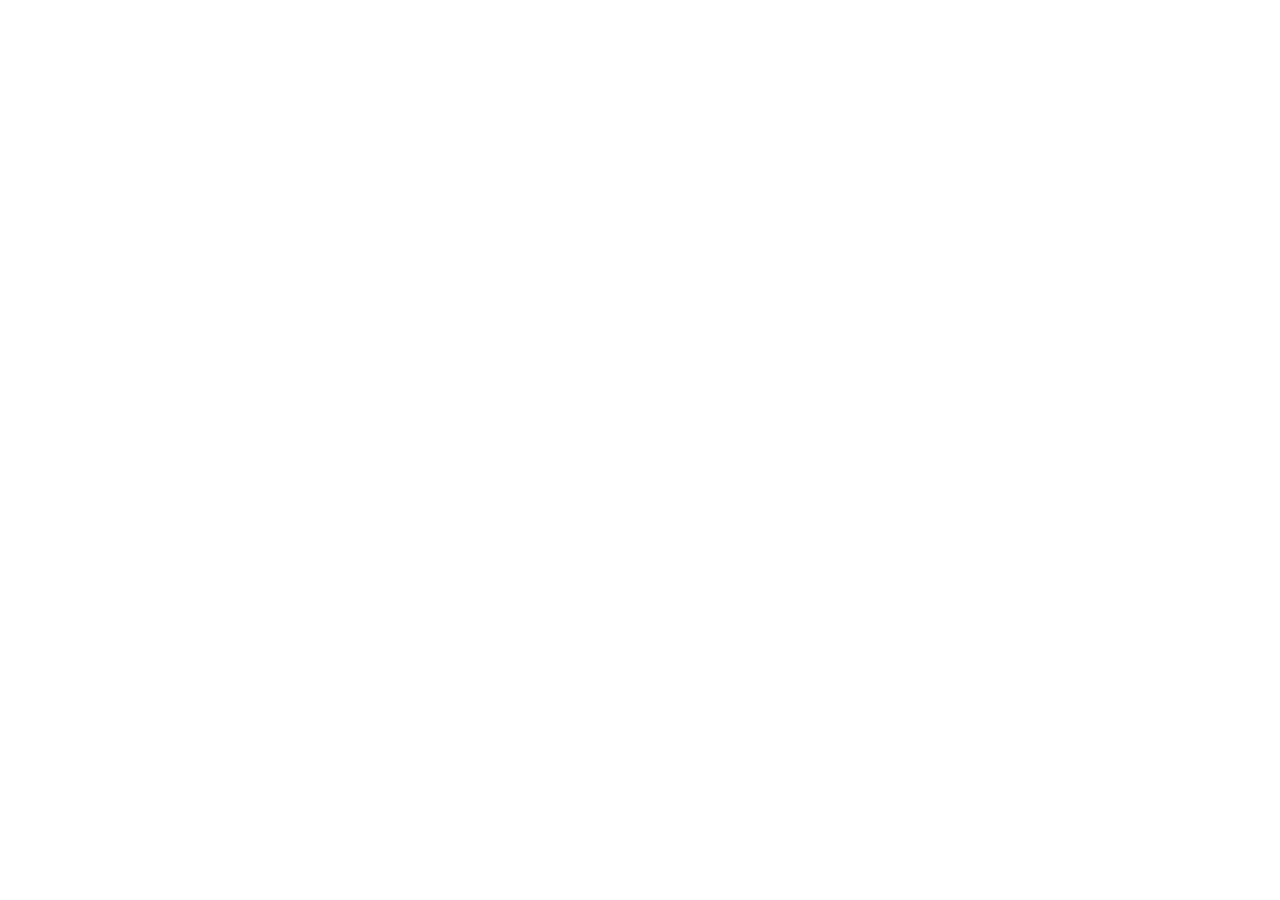
==== commit 66f6bc00: "Serve lecture materials from the university website" ====
--- a/index.html
+++ b/index.html
@@ -1,12 +1,7 @@
 <!doctype html>
 <html lang="ja"><head><meta charset="utf-8"><meta name="viewport" content="width=device-width,initial-scale=1">
-<meta name="description" content="情報通信実験第2の情報理論・符号理論の授業スライドと配付プログラム。課題は改訂中のため未公開です。">
-<meta name="theme-color" content="#173d34"><title>教材ページ | 情報通信実験第2</title><link rel="stylesheet" href="style.css"></head>
-<body><a class="skip" href="#main">本文へ移動</a><header class="top"><a class="brand" href="./">情報通信実験第2</a><nav aria-label="主なメニュー"><a href="./#materials">配付資料</a><a href="./#slides">授業スライド</a><a href="updates.html">更新履歴</a></nav></header>
-<main id="main"><section class="hero"><div><p class="eyebrow">ICT.E218 / COURSE MATERIALS</p><h1>情報を圧縮する。<br>誤りから、取り戻す。</h1><p class="intro">情報通信実験第2の情報理論・符号理論の教材です。<br>授業スライドで学び、プログラムで確かめて理解を深めましょう。</p><div class="actions"><a class="button primary" href="downloads/ict-experiment-2-2026-v5.zip" download>公開教材をダウンロード <span>↓</span></a><a class="text-link" href="#materials">分野ごとに選ぶ →</a></div><p class="version">配付版 <strong>2026-v5</strong><span>更新 2026-09-20</span><a href="updates.html">変更内容を見る</a></p></div><aside class="hero-note"><span class="note-label">このページの使い方</span><ol><li><b>授業スライドを読む</b><span>課題は改訂中のため未公開です</span></li><li><b>ファイルを取得する</b><span>ZIPをダウンロードして展開</span></li><li><b>実装して、提出する</b><span>レポート・プログラムは授業システムへ</span></li></ol></aside></section>
-<section id="materials"><div class="section-head"><div><p class="eyebrow">01 / MATERIALS</p><h2>講義と実験の資料</h2></div><a class="text-link" href="course-guide.txt">授業全般の説明 ↗</a></div><div class="materials-grid">
-<article class="material-card"><span class="pill">課題 1・2</span><h3>情報理論</h3><p>語頭符号・ハフマン符号・算術符号・LZ78</p><div class="links"><p>課題1・2：改訂中・未公開</p><a href="lectures/information-01.pdf">講義資料 前半 <span>PDF ↗</span></a><a href="lectures/information-02.pdf">講義資料 後半 <span>PDF ↗</span></a></div><a class="button secondary" href="downloads/information-programs-2026-v5.zip" download>プログラム・入力データ <span>ZIP ↓</span></a><small>Cサンプルは穴埋め用です。未実装の箇所を完成させてください。</small></article>
-<article class="material-card"><span class="pill">課題 3・4</span><h3>符号理論</h3><p>線形符号・有限体・リード・ソロモン符号</p><div class="links"><p>課題3・4：改訂中・未公開</p><a href="lectures/coding.pdf">講義資料 前半＋後半 <span>PDF ↗</span></a></div><a class="button secondary" href="downloads/coding-data-2026-v5.zip" download>入力データ・入出力例 <span>ZIP ↓</span></a><small>課題の公開時期は授業で案内します。</small></article></div>
-<div class="submission"><strong>提出は授業システムから</strong><p>プログラムとレポートは、指定されたシステムに電子データとして提出してください。締切・ファイル形式は授業内およびシステム上の案内に従ってください。</p></div></section>
-<section id="slides"><div class="section-head"><div><p class="eyebrow">02 / LECTURE SLIDES</p><h2>授業スライド</h2></div><p>PDFを開いて閲覧・ダウンロードできます。</p></div><div class="tool-grid"><a class="tool" href="lectures/information-01.pdf"><span>情報理論・前半</span><small>授業スライド · PDF</small><b aria-hidden="true">↗</b></a><a class="tool" href="lectures/information-02.pdf"><span>情報理論・後半</span><small>授業スライド · PDF</small><b aria-hidden="true">↗</b></a><a class="tool" href="lectures/coding.pdf"><span>符号理論・前半＋後半</span><small>授業スライド · PDF</small><b aria-hidden="true">↗</b></a></div></section>
-<section class="updates-note"><div><p class="eyebrow">03 / UPDATES</p><h2>更新しても、入口は同じ。</h2><p>このページには現在の配付版を掲載します。課題を含む旧版の配付は停止しています。公開中の版はGitHub Releasesから取得できます。公開を終了した版は除外します。授業で版が指定された場合は、その版を使ってください。</p></div><a class="button secondary" href="updates.html">更新履歴と過去の版 →</a></section></main><footer><span>情報通信実験第2 · 情報理論・符号理論<br>Kenta Kasai</span><span><a href="https://github.com/kasaikenta/ict-experiment-2">GitHub</a> · <a href="https://github.com/kasaikenta/ict-experiment-2/releases">過去の配付版</a><br>更新日 2026-09-20</span></footer></body></html>+<title>掲載先の変更 | 情報通信実験第2</title><link rel="canonical" href="https://kasai.ict.eng.isct.ac.jp/ict-e218/">
+<meta http-equiv="refresh" content="0;url=https://kasai.ict.eng.isct.ac.jp/ict-e218/"></head><body>
+<h1>情報通信実験第2</h1><p>講義資料の掲載先を大学HPへ変更しました。</p>
+<p><a href="https://kasai.ict.eng.isct.ac.jp/ict-e218/">講義資料ページを開く / Open course materials</a></p>
+<p>2026年度の課題は引き続き未公開です。</p></body></html>
